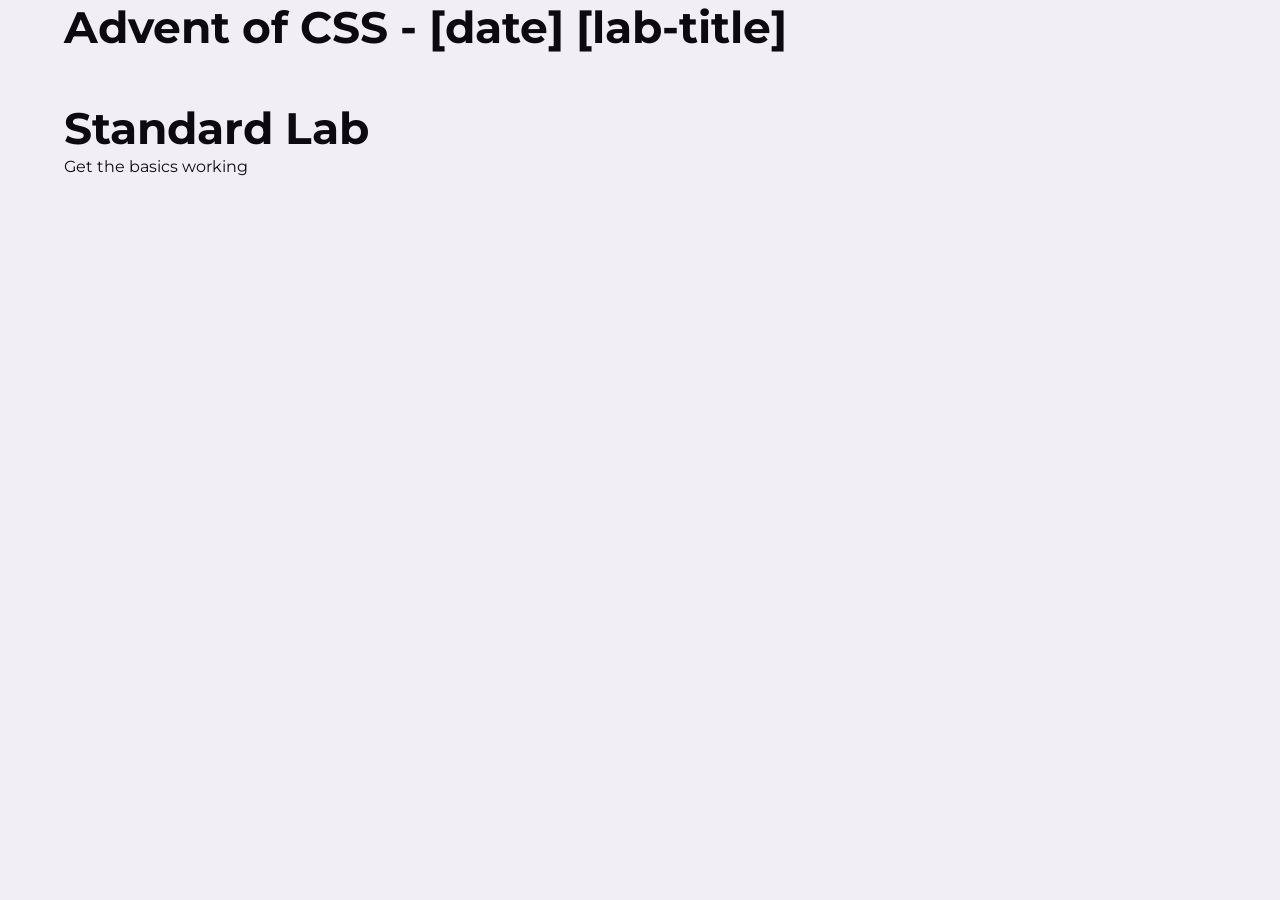
==== index.html @ 51c1fd07 "lab starter site" ====
<!DOCTYPE html>
<html lang="en">
<head>
    <meta charset="UTF-8">
    <meta name="viewport" content="width=device-width, initial-scale=1.0">
    <title>Advent of CSS - [date] [lab-title]</title>
    <link rel="stylesheet" href="css/index.css">
</head>
<body>
    <header>
        <div class="container">
            <h1>Advent of CSS - [date] [lab-title]</h1>
        </div>
    </header>
    <main>
        <section class="standard grid-stack">
            <div class="container page-intro">
                <h2>Standard Lab</h2>
                <p>Get the basics working</p>
            </div> <!-- End of intro -->
            <!-- Start lab here-->
        </section>
    </main>
</body>
</html>
---- css/index.css ----
/* 
    This is the bundler file that gets loaded onto the front end. No custom CSS content should be written directly in this file. Feel free to customize this structure to fit your project. Do make sure that any new files get loaded into this document, or else it will not get loaded on the website!

    If you create a new subfolder in the project, it's ideal for you to create an index.css file for that specific directory. It would function similarly to this document, but it would be responsible for loading content in that directory. The whole point is that you do import 50 individual documents into this file.
*/

@import url(reset.css); /* This is the global reset for the entire website  */
@import url(utils/index.css); /* This is the bundler file for the utilities directory. See individuals file for additional documentation  */
@import url(plugins/index.css); /* This is the bundler file for the plugins directory. A plug-in is a tool that helps you build content facter. NOTE, PLUGINS TOUCH YOUR HTML.  If you don't like the idea of ChampCSS having an impact on your HTML, you can simply delete this directory from your project, and go back to using the core CSS variables just like you did before. See individual files for additional documentation */
@import url(custom.css); /* Override ChampCSS content here */
@import url(styles.css); /* Write your custom CSS content here /*

    CODE CREDITS

    reset compiled from Andy Bell's A (more) modern CSS Reset - https://piccalil.li/blog/a-more-modern-css-reset/
    and Kevin Powells Reset - https://codepen.io/kevinpowell/pres/GRVoWOe?editors=0100

    container followed by My top 5 most popular front-end tips by Kevin Powell - https://www.youtube.com/watch?v=DGOeyJjq80g&t=1132s

    screen reader only class gotten from - https://www.accessibility-developer-guide.com/examples/hiding-elements/visually/
    
*/
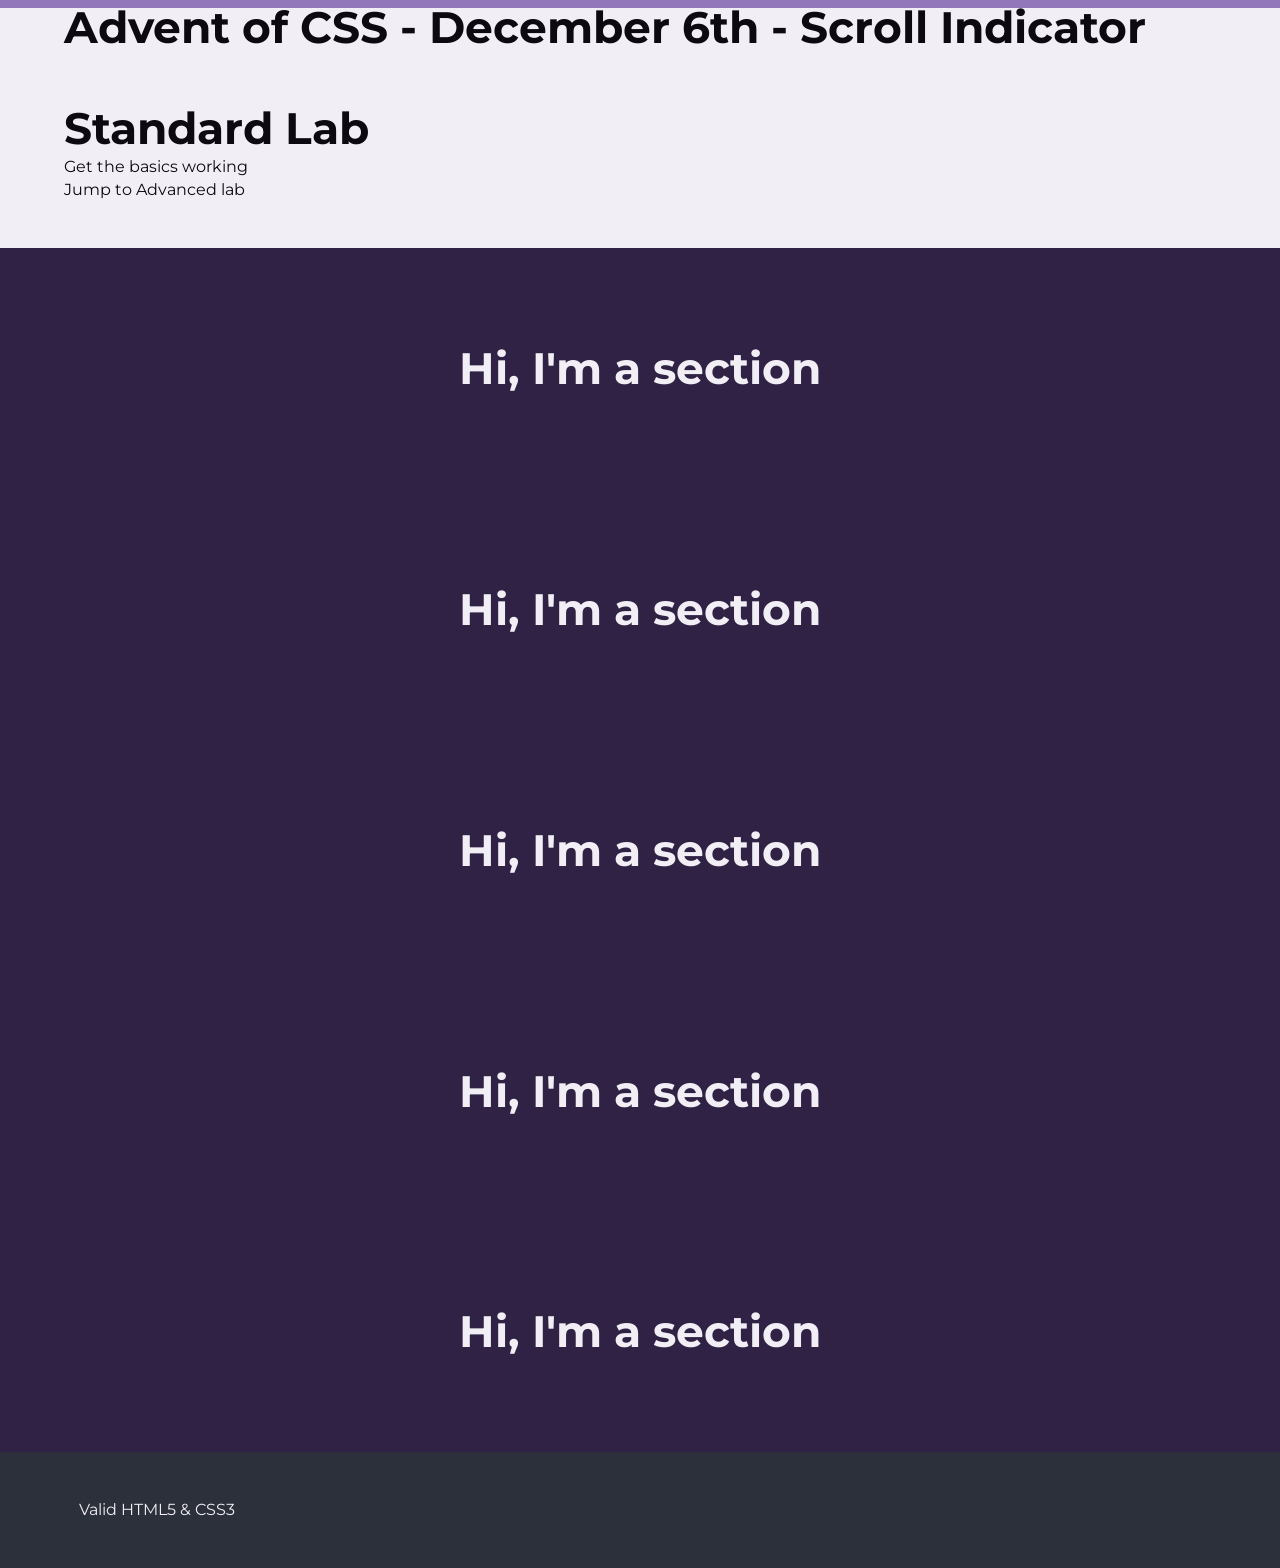
==== commit ab722ec3: "Lab 6" ====
--- a/index.html
+++ b/index.html
@@ -3,13 +3,14 @@
 <head>
     <meta charset="UTF-8">
     <meta name="viewport" content="width=device-width, initial-scale=1.0">
-    <title>Advent of CSS - [date] [lab-title]</title>
+    <title>Advent of CSS - December 6th - Scroll Indicator</title>
     <link rel="stylesheet" href="css/index.css">
 </head>
 <body>
+    <div class="indicator"></div>
     <header>
         <div class="container">
-            <h1>Advent of CSS - [date] [lab-title]</h1>
+            <h1>Advent of CSS - December 6th - Scroll Indicator</h1>
         </div>
     </header>
     <main>
@@ -17,9 +18,40 @@
             <div class="container page-intro">
                 <h2>Standard Lab</h2>
                 <p>Get the basics working</p>
+                <p>Jump to <a href="advanced.html" target="_blank" title="You are about to visit another webpge. Don't worry, it will open in a new tab!">Advanced lab</a></p>
             </div> <!-- End of intro -->
-            <!-- Start lab here-->
+        </section>
+        <section class="tall-section">
+            <div class="container">
+                <h2>Hi, I'm a section</h2>
+            </div>
+        </section>
+        <section class="tall-section">
+            <div class="container">
+                <h2>Hi, I'm a section</h2>
+            </div>
+        </section>
+        <section class="tall-section">
+            <div class="container">
+                <h2>Hi, I'm a section</h2>
+            </div>
+        </section>
+        <section class="tall-section">
+            <div class="container">
+                <h2>Hi, I'm a section</h2>
+            </div>
+        </section>
+        <section class="tall-section">
+            <div class="container">
+                <h2>Hi, I'm a section</h2>
+            </div>
         </section>
     </main>
+
+    <footer class="site-footer">
+        <div class="container">
+            <p>Valid HTML5 & CSS3</p>
+        </div>
+    </footer>
 </body>
 </html>
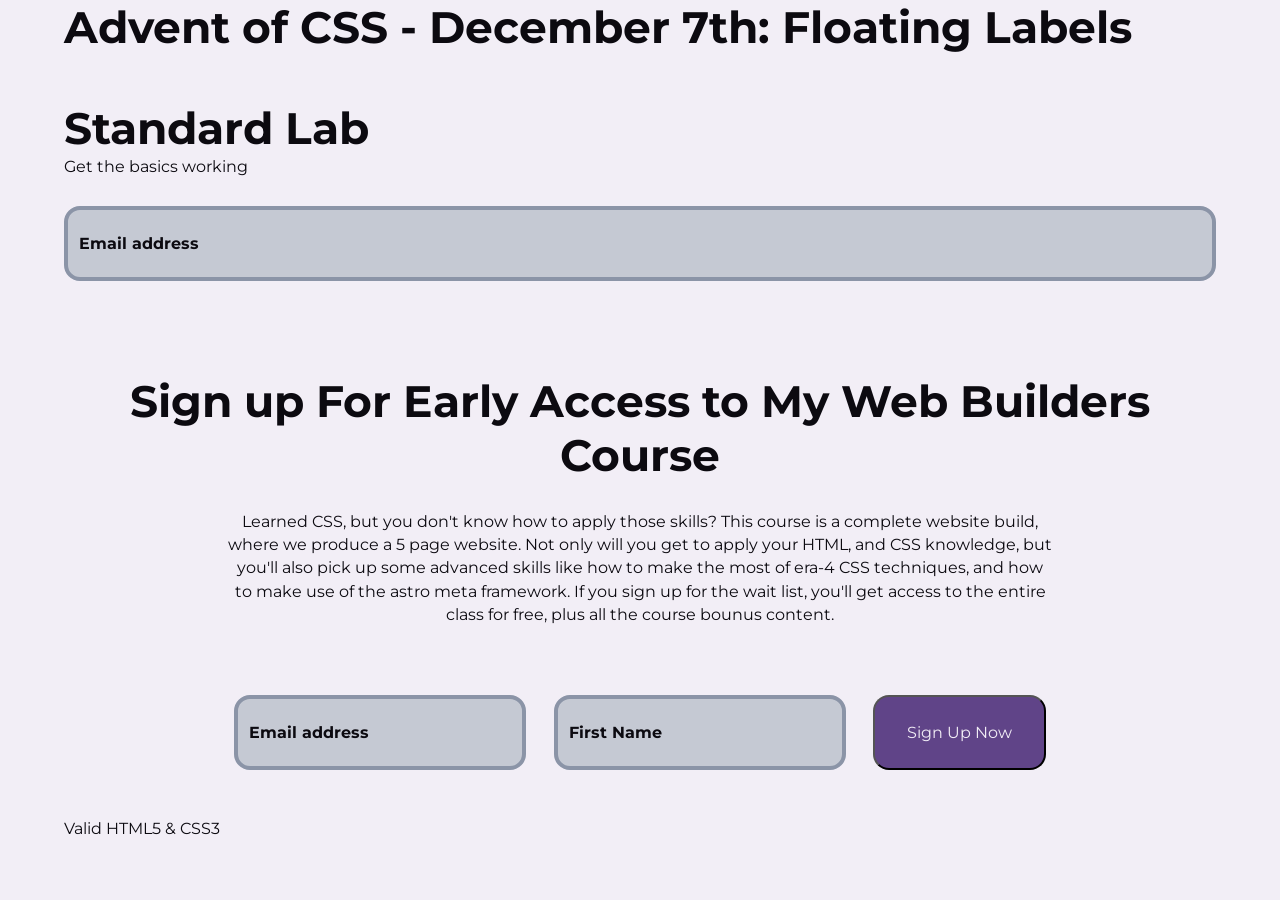
==== commit a22f53b6: "Lab 7" ====
--- a/index.html
+++ b/index.html
@@ -3,51 +3,51 @@
 <head>
     <meta charset="UTF-8">
     <meta name="viewport" content="width=device-width, initial-scale=1.0">
-    <title>Advent of CSS - December 6th - Scroll Indicator</title>
+    <title>Advent of CSS - December 7th: Floating Labels</title>
     <link rel="stylesheet" href="css/index.css">
 </head>
 <body>
-    <div class="indicator"></div>
     <header>
         <div class="container">
-            <h1>Advent of CSS - December 6th - Scroll Indicator</h1>
-        </div>
+            <h1>Advent of CSS - December 7th: Floating Labels</h1>
+        </div> 
     </header>
     <main>
         <section class="standard grid-stack">
             <div class="container page-intro">
                 <h2>Standard Lab</h2>
                 <p>Get the basics working</p>
-                <p>Jump to <a href="advanced.html" target="_blank" title="You are about to visit another webpge. Don't worry, it will open in a new tab!">Advanced lab</a></p>
             </div> <!-- End of intro -->
-        </section>
-        <section class="tall-section">
             <div class="container">
-                <h2>Hi, I'm a section</h2>
+                <form class="site-form">
+               <div class="floating-label">
+                     <input type="email" name="email" id="email" class="site-form__input" placeholder=" " required>
+                     <label for="email" class="site-form__label">Email address </label>
+               </div>
+                </form>
             </div>
         </section>
-        <section class="tall-section">
-            <div class="container">
-                <h2>Hi, I'm a section</h2>
+        <!-- Advanced lab - use in a real world scenario  -->
+         <section class="waitlist">
+            <div class="container waitlist__inner">
+                <div class="waitlist__intro">
+                    <h2 class="waitlist__heading">Sign up For Early Access to My Web Builders Course</h2>
+                    <p class="waitlist__lede">Learned CSS, but you don't know how to apply those skills? This course is a complete website build, where we produce a 5 page website. Not only will you get to apply your HTML, and CSS knowledge, but you'll also pick up some advanced skills like how to make the most of era-4 CSS techniques, and how to make use of the astro meta framework. If you sign up for the wait list, you'll get access to the entire class for free, plus all the course bounus content.</p>
+                </div>
+                <form action="" class="waitlist__form">
+                    <div class="floating-label">
+                        <input type="email" name="email" id="email" class="site-form__input" placeholder=" " required>
+                        <label for="email" class="site-form__label">Email address </label>
+                    </div>
+                    <div class="floating-label">
+                        <input type="name" name="name" id="name" class="site-form__input" placeholder=" " required>
+                        <label for="name" class="site-form__label">First Name  </label>
+                    </div>
+                    <button class="waitlist-form__submit standard-btn">Sign Up Now</button>
+                </form>
             </div>
-        </section>
-        <section class="tall-section">
-            <div class="container">
-                <h2>Hi, I'm a section</h2>
-            </div>
-        </section>
-        <section class="tall-section">
-            <div class="container">
-                <h2>Hi, I'm a section</h2>
-            </div>
-        </section>
-        <section class="tall-section">
-            <div class="container">
-                <h2>Hi, I'm a section</h2>
-            </div>
-        </section>
+         </section>
     </main>
-
     <footer class="site-footer">
         <div class="container">
             <p>Valid HTML5 & CSS3</p>
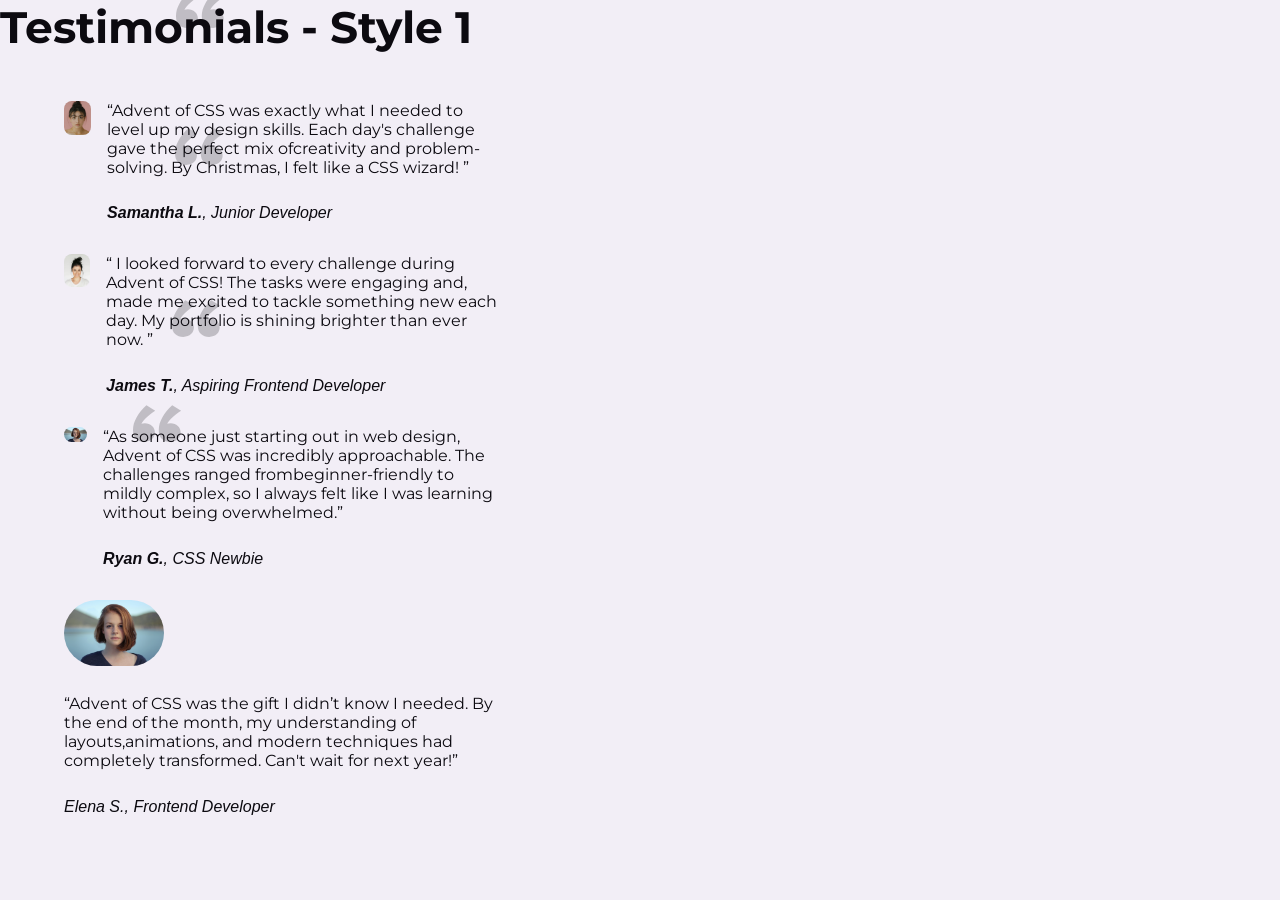
==== commit d8fd0a3b: "Lab 12" ====
--- a/index.html
+++ b/index.html
@@ -1,57 +1,65 @@
 <!DOCTYPE html>
 <html lang="en">
+
 <head>
-    <meta charset="UTF-8">
-    <meta name="viewport" content="width=device-width, initial-scale=1.0">
-    <title>Advent of CSS - December 7th: Floating Labels</title>
-    <link rel="stylesheet" href="css/index.css">
+  <meta charset="UTF-8">
+  <meta name="viewport" content="width=device-width, initial-scale=1.0">
+  <link rel="stylesheet" href="css/index.css" />
+  <title>Advent of CSS - Challenge #12</title>
 </head>
-<body>
-    <header>
-        <div class="container">
-            <h1>Advent of CSS - December 7th: Floating Labels</h1>
-        </div> 
-    </header>
-    <main>
-        <section class="standard grid-stack">
-            <div class="container page-intro">
-                <h2>Standard Lab</h2>
-                <p>Get the basics working</p>
-            </div> <!-- End of intro -->
-            <div class="container">
-                <form class="site-form">
-               <div class="floating-label">
-                     <input type="email" name="email" id="email" class="site-form__input" placeholder=" " required>
-                     <label for="email" class="site-form__label">Email address </label>
-               </div>
-                </form>
-            </div>
-        </section>
-        <!-- Advanced lab - use in a real world scenario  -->
-         <section class="waitlist">
-            <div class="container waitlist__inner">
-                <div class="waitlist__intro">
-                    <h2 class="waitlist__heading">Sign up For Early Access to My Web Builders Course</h2>
-                    <p class="waitlist__lede">Learned CSS, but you don't know how to apply those skills? This course is a complete website build, where we produce a 5 page website. Not only will you get to apply your HTML, and CSS knowledge, but you'll also pick up some advanced skills like how to make the most of era-4 CSS techniques, and how to make use of the astro meta framework. If you sign up for the wait list, you'll get access to the entire class for free, plus all the course bounus content.</p>
-                </div>
-                <form action="" class="waitlist__form">
-                    <div class="floating-label">
-                        <input type="email" name="email" id="email" class="site-form__input" placeholder=" " required>
-                        <label for="email" class="site-form__label">Email address </label>
-                    </div>
-                    <div class="floating-label">
-                        <input type="name" name="name" id="name" class="site-form__input" placeholder=" " required>
-                        <label for="name" class="site-form__label">First Name  </label>
-                    </div>
-                    <button class="waitlist-form__submit standard-btn">Sign Up Now</button>
-                </form>
-            </div>
-         </section>
-    </main>
-    <footer class="site-footer">
-        <div class="container">
-            <p>Valid HTML5 & CSS3</p>
+
+<body id="testimonials-1">
+
+  <h1>Testimonials - Style 1</h1>
+
+  <main>
+    <!-- TESTIMONIAL 1 -->
+    <section class="standard">
+      <div class="container">
+        <div class="testimonial-grid-1">
+    <article class="testimonial">
+      <figure class="testimonial__avatar"><img class="testimonial__avatar-wrapper" src="./images/avatar-1.png" alt="Samantha L" /></figure>
+      <div class="testimonial__content-wrapper">
+        
+        <q class="testimonial__quote">Advent of CSS was exactly what I needed to level up my design skills. Each day's challenge gave the perfect mix ofcreativity and problem-solving. By Christmas, I felt like a CSS wizard! </q>
+        <cite class="testimonial__source"><strong>Samantha L.</strong>, Junior Developer</cite>
+      </div>
+    </article>
+
+    <!-- TESTIMONIAL 2 -->
+    <article class="testimonial">
+      <figure class="testimonial__avatar"><img class="testimonial__avatar-wrapper" src="./images/avatar-2.png" alt="James T" /></figure>
+      <div class="testimonial__content-wrapper">
+        
+        <q class="testimonial__quote">
+          I looked forward to every challenge during Advent of CSS! The tasks were engaging and, made me excited to tackle something new each day. My portfolio is shining brighter than ever now.
+        </q>
+        <cite class="testimonial__source"><strong>James T.</strong>, Aspiring Frontend Developer</cite>
+      </div>
+    </article>
+
+    <!-- TESTIMONIAL 3 -->
+    <article class="testimonial">
+      <figure class="testimonial__avatar"><img class="testimonial__avatar-wrapper" src="./images/avatar-3.png" alt="Ryan G" /></figure>
+      <div class="testimonial__content-wrapper">
+        
+        <q class="testimonial__quote">As someone just starting out in web design, Advent of CSS was incredibly approachable. The challenges ranged frombeginner-friendly to mildly complex, so I always felt like I was learning without being overwhelmed.</q>
+        <cite class="cite"><strong>Ryan G.</strong>, CSS Newbie</cite>
+      </div>
+    </article>
+
+    <!-- TESTIMONIAL 4 -->
+    <article class="testimonial">
+      <div class="testimonial__content-wrapper">
+          <figure class="testimonial__avatar-wrapper"><img class="testimonial__avatar" src="./images/avatar-3.png" alt="Elena S" /></figure>
+          <q class="testimonial__quote">Advent of CSS was the gift I didn’t know I needed. By the end of the month, my understanding of layouts,animations, and modern techniques had completely transformed. Can't wait for next year!</q>
+      <cite class="testimonial__source">Elena S., Frontend Developer</cite>
+    </article>
         </div>
-    </footer>
+      </div>
+    </section>
+  </main>
+
 </body>
+
 </html>
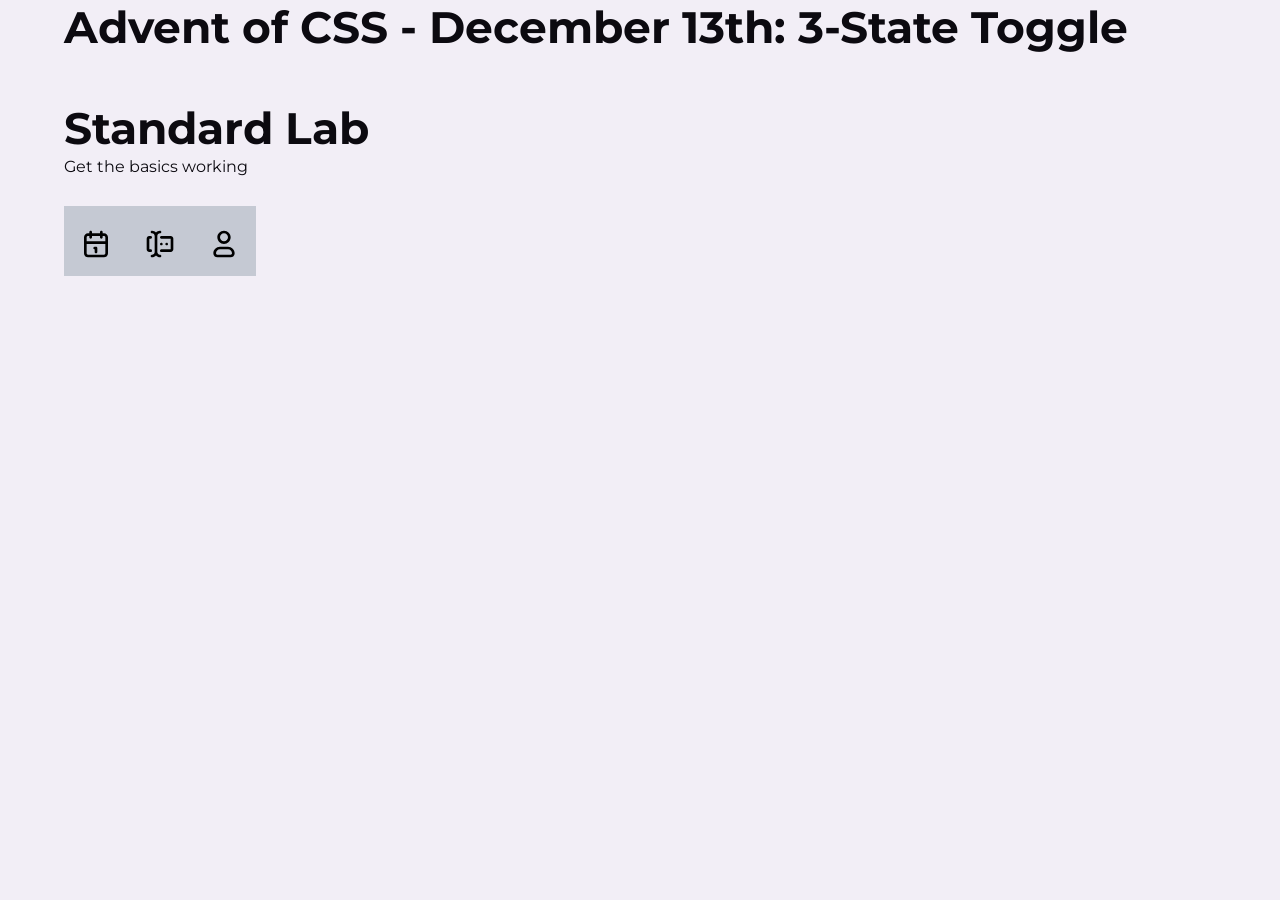
==== commit 9fae7961: "Lab 13 - WIP" ====
--- a/index.html
+++ b/index.html
@@ -1,65 +1,48 @@
 <!DOCTYPE html>
 <html lang="en">
-
 <head>
-  <meta charset="UTF-8">
-  <meta name="viewport" content="width=device-width, initial-scale=1.0">
-  <link rel="stylesheet" href="css/index.css" />
-  <title>Advent of CSS - Challenge #12</title>
+    <meta charset="UTF-8">
+    <meta name="viewport" content="width=device-width, initial-scale=1.0">
+    <title>Advent of CSS - December 13th: 3-State Toggle</title>
+    <link rel="stylesheet" href="css/index.css">
 </head>
-
-<body id="testimonials-1">
-
-  <h1>Testimonials - Style 1</h1>
-
-  <main>
-    <!-- TESTIMONIAL 1 -->
-    <section class="standard">
-      <div class="container">
-        <div class="testimonial-grid-1">
-    <article class="testimonial">
-      <figure class="testimonial__avatar"><img class="testimonial__avatar-wrapper" src="./images/avatar-1.png" alt="Samantha L" /></figure>
-      <div class="testimonial__content-wrapper">
-        
-        <q class="testimonial__quote">Advent of CSS was exactly what I needed to level up my design skills. Each day's challenge gave the perfect mix ofcreativity and problem-solving. By Christmas, I felt like a CSS wizard! </q>
-        <cite class="testimonial__source"><strong>Samantha L.</strong>, Junior Developer</cite>
-      </div>
-    </article>
-
-    <!-- TESTIMONIAL 2 -->
-    <article class="testimonial">
-      <figure class="testimonial__avatar"><img class="testimonial__avatar-wrapper" src="./images/avatar-2.png" alt="James T" /></figure>
-      <div class="testimonial__content-wrapper">
-        
-        <q class="testimonial__quote">
-          I looked forward to every challenge during Advent of CSS! The tasks were engaging and, made me excited to tackle something new each day. My portfolio is shining brighter than ever now.
-        </q>
-        <cite class="testimonial__source"><strong>James T.</strong>, Aspiring Frontend Developer</cite>
-      </div>
-    </article>
-
-    <!-- TESTIMONIAL 3 -->
-    <article class="testimonial">
-      <figure class="testimonial__avatar"><img class="testimonial__avatar-wrapper" src="./images/avatar-3.png" alt="Ryan G" /></figure>
-      <div class="testimonial__content-wrapper">
-        
-        <q class="testimonial__quote">As someone just starting out in web design, Advent of CSS was incredibly approachable. The challenges ranged frombeginner-friendly to mildly complex, so I always felt like I was learning without being overwhelmed.</q>
-        <cite class="cite"><strong>Ryan G.</strong>, CSS Newbie</cite>
-      </div>
-    </article>
-
-    <!-- TESTIMONIAL 4 -->
-    <article class="testimonial">
-      <div class="testimonial__content-wrapper">
-          <figure class="testimonial__avatar-wrapper"><img class="testimonial__avatar" src="./images/avatar-3.png" alt="Elena S" /></figure>
-          <q class="testimonial__quote">Advent of CSS was the gift I didn’t know I needed. By the end of the month, my understanding of layouts,animations, and modern techniques had completely transformed. Can't wait for next year!</q>
-      <cite class="testimonial__source">Elena S., Frontend Developer</cite>
-    </article>
+<body>
+    <header>
+        <div class="container">
+            <h1>Advent of CSS - December 13th: 3-State Toggle</h1>
         </div>
-      </div>
-    </section>
-  </main>
-
+    </header>
+    <main>
+        <section class="standard grid-stack">
+            <div class="container page-intro">
+                <h2>Standard Lab</h2>
+                <p>Get the basics working</p>
+            </div> <!-- End of intro -->
+            <div class="container">
+                <article class="three-state">
+                    <div class="three-state__item">
+                        <input type="checkbox" id="calendar" class="three-state__toggle-input">
+                        <label for="calendar" class="three-state__toggle-label">
+                            <img class="three-state__icon" src="media/calendar.svg" alt="">
+                        </label>
+                         
+                    </div> <!-- End of item -->
+                    <div class="three-state__item">
+                        <input type="checkbox" id="form" class="three-state__toggle-input">
+                        <label for="form" class="three-state__toggle-label">
+                            <img class="three-state__icon" src="media/form.svg" alt="">
+                        </label>
+                    </div> <!-- End of item -->
+                    <div class="three-state__item">
+                        <input type="checkbox" id="user" class="three-state__toggle-input">
+                        <label for="user" class="three-state__toggle-label">
+                            <img class="three-state__icon" src="media/user.svg" alt="">
+                        </label>
+                        
+                    </div> <!-- End of item -->
+                </article> <!-- End of toggle -->
+            </div>
+        </section>
+    </main>
 </body>
-
 </html>
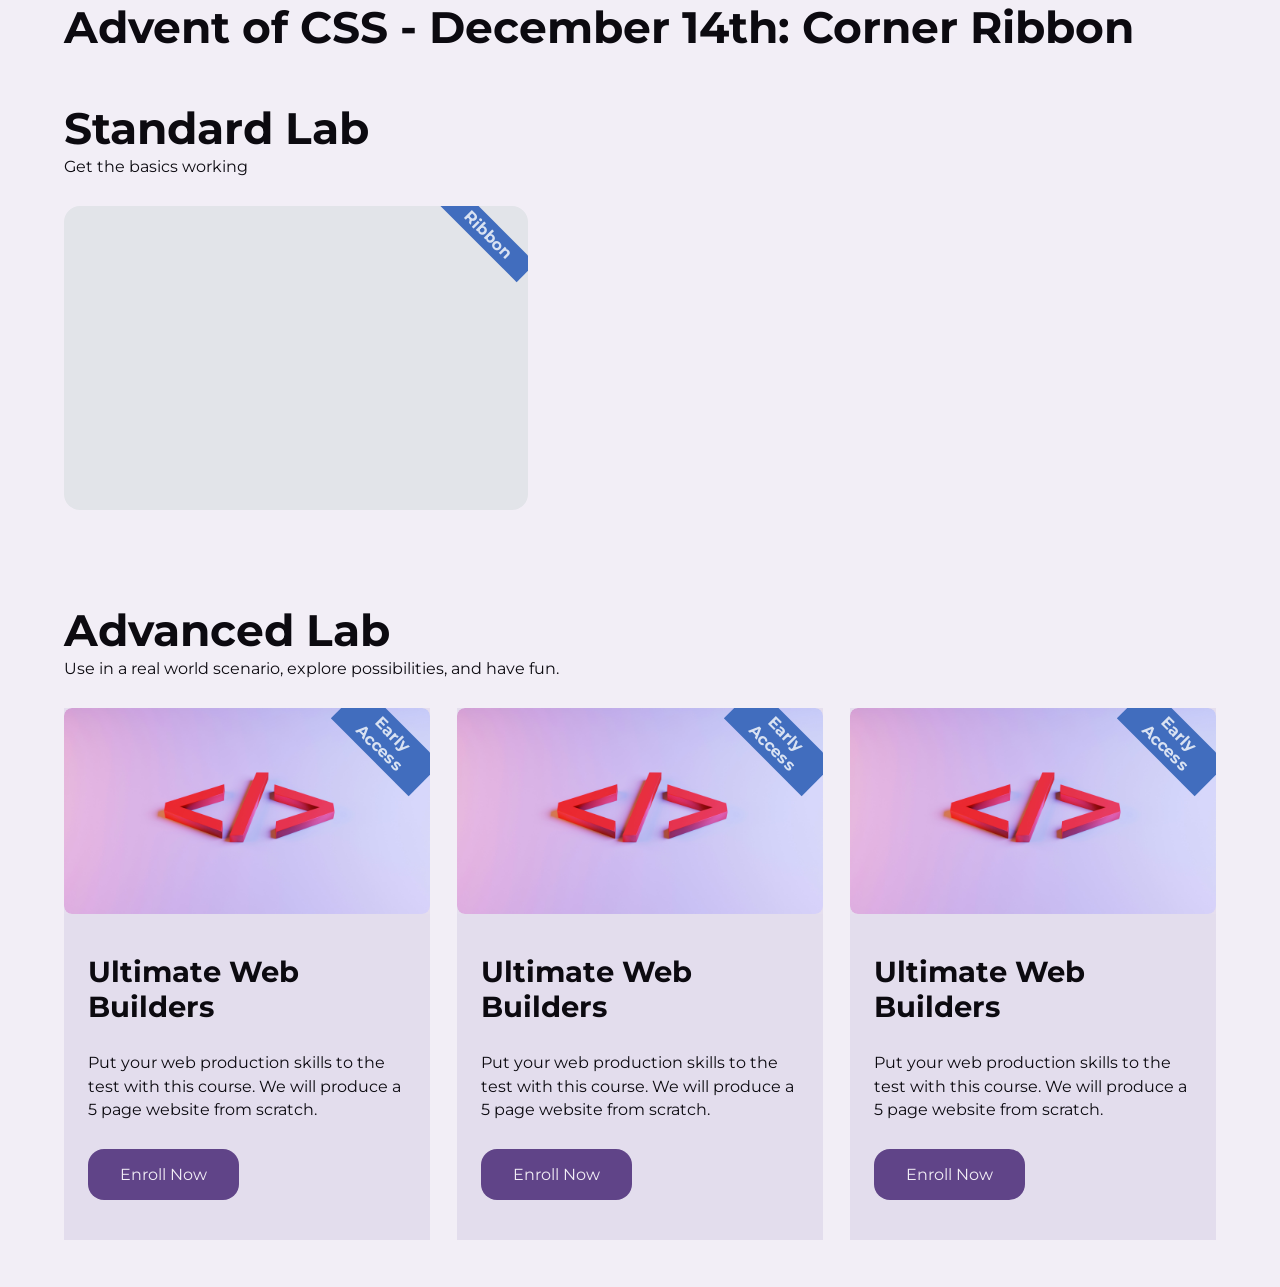
==== commit a5422fec: "Lab 14" ====
--- a/index.html
+++ b/index.html
@@ -3,13 +3,13 @@
 <head>
     <meta charset="UTF-8">
     <meta name="viewport" content="width=device-width, initial-scale=1.0">
-    <title>Advent of CSS - December 13th: 3-State Toggle</title>
+    <title>Advent of CSS - December 14th: Corner Ribbon</title>
     <link rel="stylesheet" href="css/index.css">
 </head>
 <body>
     <header>
         <div class="container">
-            <h1>Advent of CSS - December 13th: 3-State Toggle</h1>
+            <h1>Advent of CSS - December 14th: Corner Ribbon</h1>
         </div>
     </header>
     <main>
@@ -18,31 +18,59 @@
                 <h2>Standard Lab</h2>
                 <p>Get the basics working</p>
             </div> <!-- End of intro -->
+          <div class="container">
+            <article class="false-card">
+                <span class="ribbon">Ribbon</span>
+            </article>
+          </div>
+        </section>
+        <!-- Advanced lab - use in a real world scenario  -->
+         <section class="grid-stack advanced">
+            <div class="container page-intro">
+                <h2>Advanced Lab</h2>
+                <p>Use in a real world scenario, explore possibilities, and have fun.</p>
+            </div> <!-- End of intro -->
             <div class="container">
-                <article class="three-state">
-                    <div class="three-state__item">
-                        <input type="checkbox" id="calendar" class="three-state__toggle-input">
-                        <label for="calendar" class="three-state__toggle-label">
-                            <img class="three-state__icon" src="media/calendar.svg" alt="">
-                        </label>
-                         
-                    </div> <!-- End of item -->
-                    <div class="three-state__item">
-                        <input type="checkbox" id="form" class="three-state__toggle-input">
-                        <label for="form" class="three-state__toggle-label">
-                            <img class="three-state__icon" src="media/form.svg" alt="">
-                        </label>
-                    </div> <!-- End of item -->
-                    <div class="three-state__item">
-                        <input type="checkbox" id="user" class="three-state__toggle-input">
-                        <label for="user" class="three-state__toggle-label">
-                            <img class="three-state__icon" src="media/user.svg" alt="">
-                        </label>
-                        
-                    </div> <!-- End of item -->
-                </article> <!-- End of toggle -->
+                <div class="course-grid">
+                    <article class="course-card">
+                   <figure class="course-card__media-wrapper">
+                        <span class="ribbon">Early Access</span>
+                    <img src="media/advanced_card.jpg" alt="The thumbnail for the Web Builders class" class="course-card__media">
+                   </figure>
+                   <!-- end of media -->
+                    <div class="course-card__content-wrapper">
+                        <h3 class="course-card__heading">Ultimate Web Builders</h3>
+                        <p class="course-card__body">Put your web production skills to the test with this course. We will produce a 5 page website from scratch.</p>
+                        <a href="#" class="course-card__cta | standard-btn">Enroll Now</a>
+                    </div>
+                </article> <!-- end of course card  -->
+                <article class="course-card">
+                   <figure class="course-card__media-wrapper">
+                        <span class="ribbon">Early Access</span>
+                    <img src="media/advanced_card.jpg" alt="The thumbnail for the Web Builders class" class="course-card__media">
+                   </figure>
+                   <!-- end of media -->
+                    <div class="course-card__content-wrapper">
+                        <h3 class="course-card__heading">Ultimate Web Builders</h3>
+                        <p class="course-card__body">Put your web production skills to the test with this course. We will produce a 5 page website from scratch.</p>
+                        <a href="#" class="course-card__cta | standard-btn">Enroll Now</a>
+                    </div>
+                </article>
+                <article class="course-card">
+                   <figure class="course-card__media-wrapper">
+                        <span class="ribbon">Early Access</span>
+                    <img src="media/advanced_card.jpg" alt="The thumbnail for the Web Builders class" class="course-card__media">
+                   </figure>
+                   <!-- end of media -->
+                    <div class="course-card__content-wrapper">
+                        <h3 class="course-card__heading">Ultimate Web Builders</h3>
+                        <p class="course-card__body">Put your web production skills to the test with this course. We will produce a 5 page website from scratch.</p>
+                        <a href="#" class="course-card__cta | standard-btn">Enroll Now</a>
+                    </div>
+                </article>
+                </div>
             </div>
-        </section>
+         </section>
     </main>
 </body>
 </html>
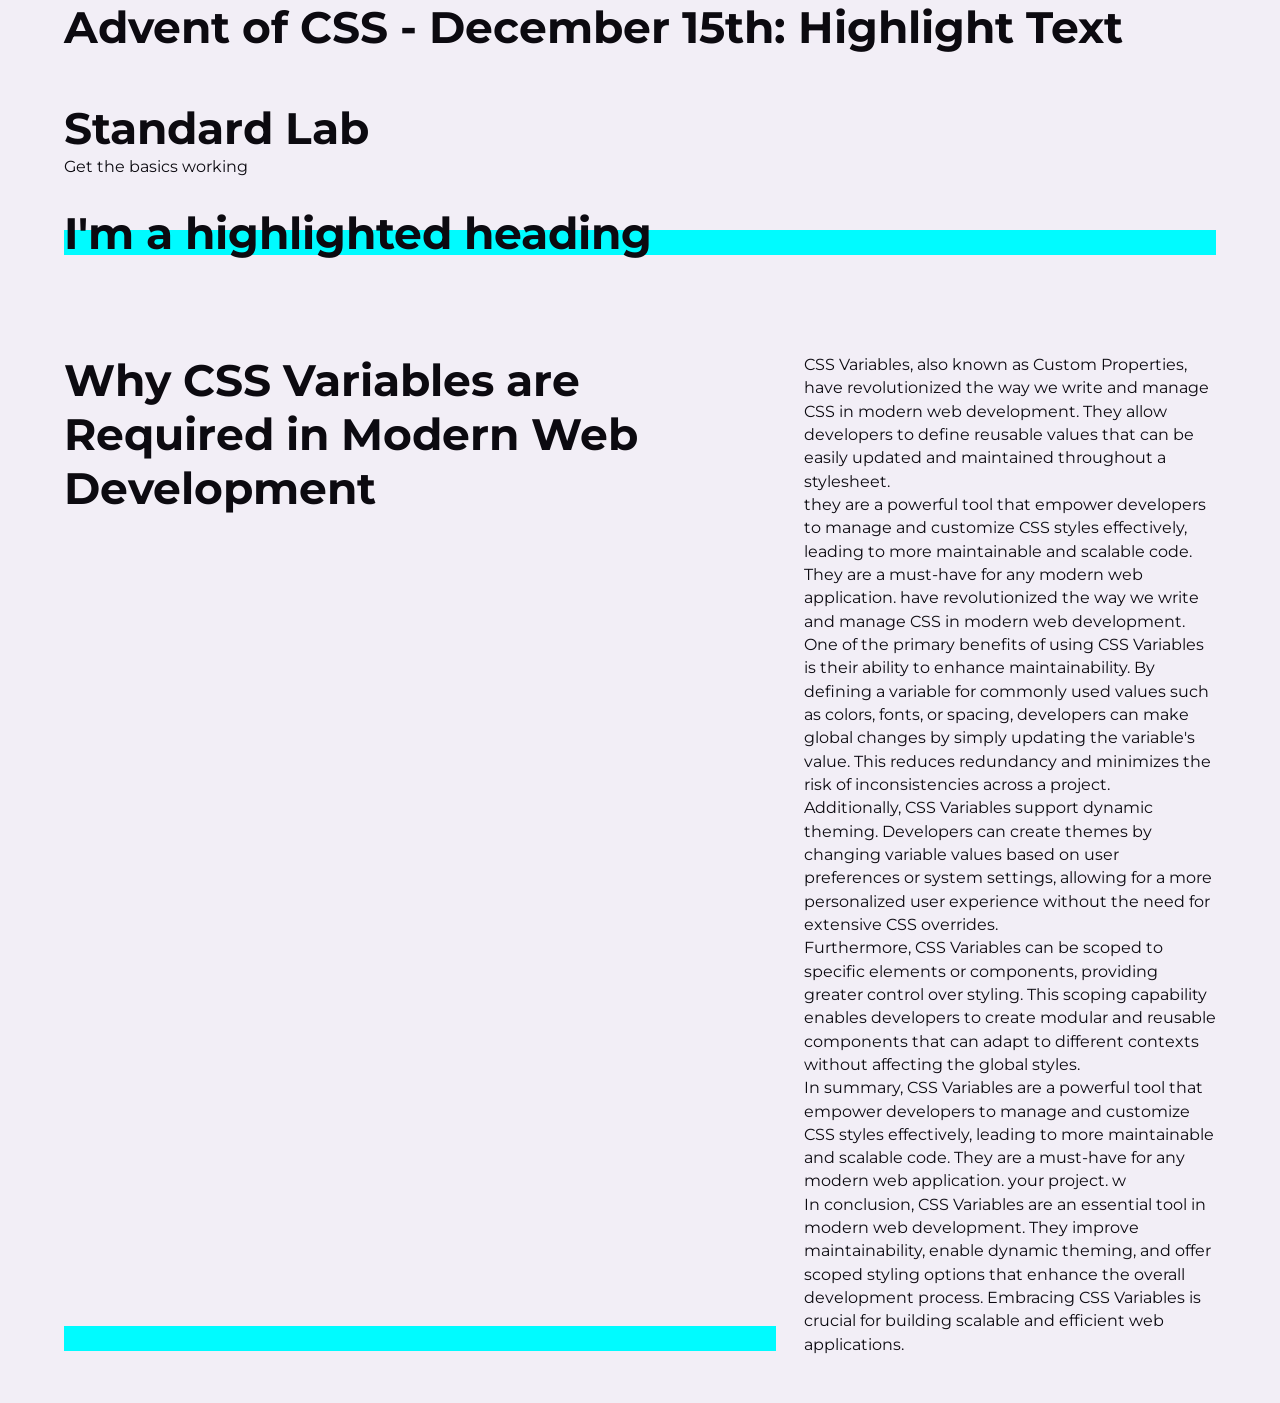
==== commit 211ea284: "Lab 14" ====
--- a/index.html
+++ b/index.html
@@ -1,76 +1,80 @@
 <!DOCTYPE html>
 <html lang="en">
-<head>
-    <meta charset="UTF-8">
-    <meta name="viewport" content="width=device-width, initial-scale=1.0">
-    <title>Advent of CSS - December 14th: Corner Ribbon</title>
-    <link rel="stylesheet" href="css/index.css">
-</head>
-<body>
+  <head>
+    <meta charset="UTF-8" />
+    <meta name="viewport" content="width=device-width, initial-scale=1.0" />
+    <title>Advent of CSS - December 15th: Highlight Text</title>
+    <link rel="stylesheet" href="css/index.css" />
+  </head>
+  <body>
     <header>
-        <div class="container">
-            <h1>Advent of CSS - December 14th: Corner Ribbon</h1>
-        </div>
+      <div class="container">
+        <h1>Advent of CSS - December 15th: Highlight Text</h1>
+      </div>
     </header>
     <main>
-        <section class="standard grid-stack">
-            <div class="container page-intro">
-                <h2>Standard Lab</h2>
-                <p>Get the basics working</p>
-            </div> <!-- End of intro -->
-          <div class="container">
-            <article class="false-card">
-                <span class="ribbon">Ribbon</span>
-            </article>
-          </div>
-        </section>
-        <!-- Advanced lab - use in a real world scenario  -->
-         <section class="grid-stack advanced">
-            <div class="container page-intro">
-                <h2>Advanced Lab</h2>
-                <p>Use in a real world scenario, explore possibilities, and have fun.</p>
-            </div> <!-- End of intro -->
-            <div class="container">
-                <div class="course-grid">
-                    <article class="course-card">
-                   <figure class="course-card__media-wrapper">
-                        <span class="ribbon">Early Access</span>
-                    <img src="media/advanced_card.jpg" alt="The thumbnail for the Web Builders class" class="course-card__media">
-                   </figure>
-                   <!-- end of media -->
-                    <div class="course-card__content-wrapper">
-                        <h3 class="course-card__heading">Ultimate Web Builders</h3>
-                        <p class="course-card__body">Put your web production skills to the test with this course. We will produce a 5 page website from scratch.</p>
-                        <a href="#" class="course-card__cta | standard-btn">Enroll Now</a>
-                    </div>
-                </article> <!-- end of course card  -->
-                <article class="course-card">
-                   <figure class="course-card__media-wrapper">
-                        <span class="ribbon">Early Access</span>
-                    <img src="media/advanced_card.jpg" alt="The thumbnail for the Web Builders class" class="course-card__media">
-                   </figure>
-                   <!-- end of media -->
-                    <div class="course-card__content-wrapper">
-                        <h3 class="course-card__heading">Ultimate Web Builders</h3>
-                        <p class="course-card__body">Put your web production skills to the test with this course. We will produce a 5 page website from scratch.</p>
-                        <a href="#" class="course-card__cta | standard-btn">Enroll Now</a>
-                    </div>
-                </article>
-                <article class="course-card">
-                   <figure class="course-card__media-wrapper">
-                        <span class="ribbon">Early Access</span>
-                    <img src="media/advanced_card.jpg" alt="The thumbnail for the Web Builders class" class="course-card__media">
-                   </figure>
-                   <!-- end of media -->
-                    <div class="course-card__content-wrapper">
-                        <h3 class="course-card__heading">Ultimate Web Builders</h3>
-                        <p class="course-card__body">Put your web production skills to the test with this course. We will produce a 5 page website from scratch.</p>
-                        <a href="#" class="course-card__cta | standard-btn">Enroll Now</a>
-                    </div>
-                </article>
-                </div>
-            </div>
-         </section>
+      <section class="standard grid-stack">
+        <div class="container page-intro">
+          <h2>Standard Lab</h2>
+          <p>Get the basics working</p>
+        </div>
+        <!-- End of intro -->
+        <div class="container">
+          <h2 class="highlight-heading">I'm a highlighted heading</h2>
+        </div>
+      </section>
+
+      <!-- Advanced lab - use in a real world scenario -->
+      <section class="post">
+        <div class="container post__inner">
+          <h2 class="highlight-heading post__title">
+            Why CSS Variables are Required in Modern Web Development
+          </h2>
+          <article class="post-content">
+            <p>
+              CSS Variables, also known as Custom Properties, have
+              revolutionized the way we write and manage CSS in modern web
+              development. They allow developers to define reusable values that
+              can be easily updated and maintained throughout a stylesheet.
+            </p>
+            <p>they are a powerful tool that empower developers to manage and customize CSS styles effectively, leading to more maintainable and scalable code. They are a must-have for any modern web application. have revolutionized the way we write and manage CSS in modern web development.</p>
+            <p>
+              One of the primary benefits of using CSS Variables is their
+              ability to enhance maintainability. By defining a variable for
+              commonly used values such as colors, fonts, or spacing, developers
+              can make global changes by simply updating the variable's value.
+              This reduces redundancy and minimizes the risk of inconsistencies
+              across a project.
+            </p>
+            <p>
+              Additionally, CSS Variables support dynamic theming. Developers
+              can create themes by changing variable values based on user
+              preferences or system settings, allowing for a more personalized
+              user experience without the need for extensive CSS overrides.
+            </p>
+            <p>
+              Furthermore, CSS Variables can be scoped to specific elements or
+              components, providing greater control over styling. This scoping
+              capability enables developers to create modular and reusable
+              components that can adapt to different contexts without affecting
+              the global styles.
+            </p>
+            <p>
+              In summary, CSS Variables are a powerful tool that empower
+              developers to manage and customize CSS styles effectively, leading
+              to more maintainable and scalable code. They are a must-have for
+              any modern web application. your project. w
+            </p>
+            <p>
+              In conclusion, CSS Variables are an essential tool in modern web
+              development. They improve maintainability, enable dynamic theming,
+              and offer scoped styling options that enhance the overall
+              development process. Embracing CSS Variables is crucial for
+              building scalable and efficient web applications.
+            </p>
+          </article>
+        </div>
+      </section>
     </main>
-</body>
-</html>+  </body>
+</html>
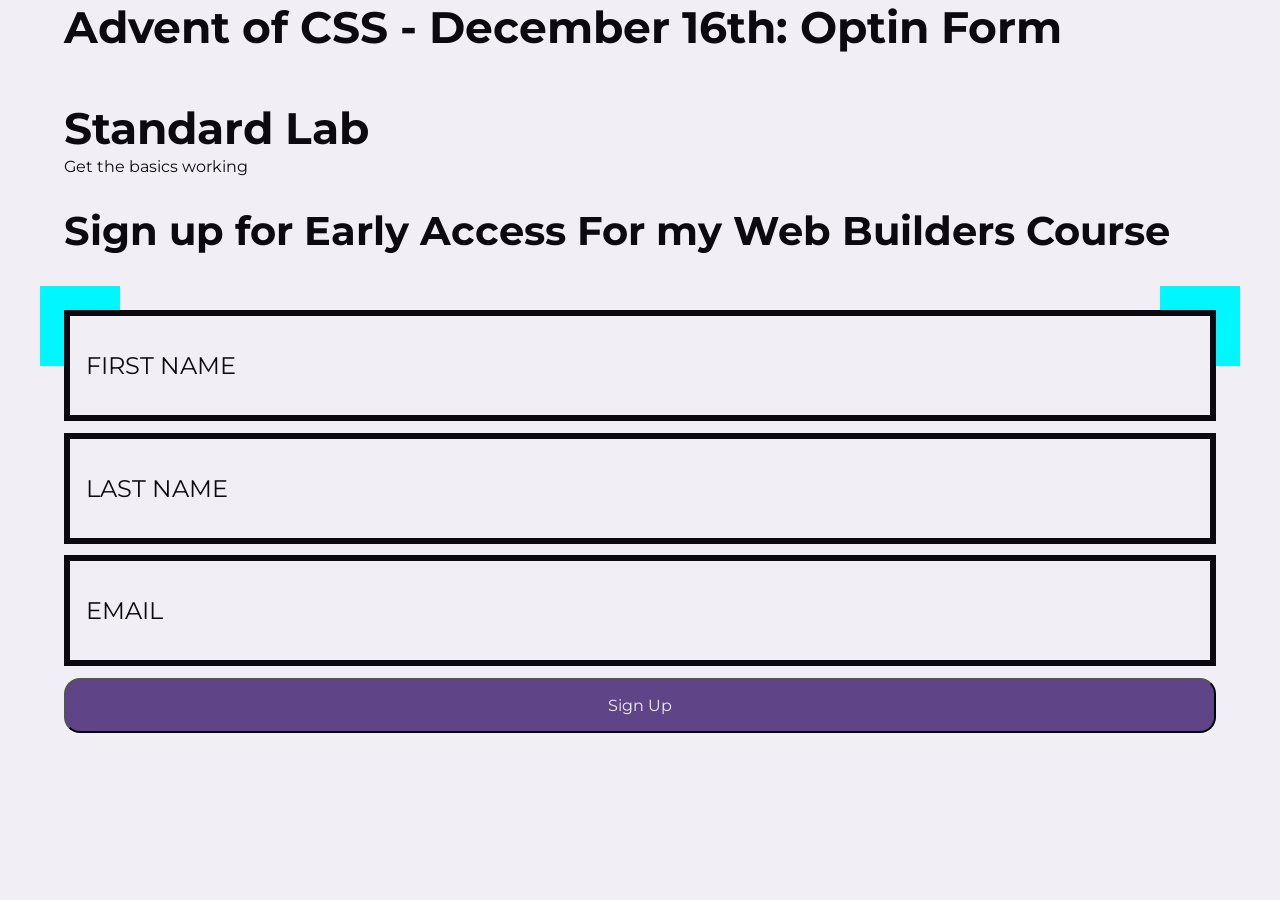
==== commit 733e9eff: "Lab 16" ====
--- a/index.html
+++ b/index.html
@@ -1,80 +1,43 @@
 <!DOCTYPE html>
 <html lang="en">
-  <head>
-    <meta charset="UTF-8" />
-    <meta name="viewport" content="width=device-width, initial-scale=1.0" />
-    <title>Advent of CSS - December 15th: Highlight Text</title>
-    <link rel="stylesheet" href="css/index.css" />
-  </head>
-  <body>
+<head>
+    <meta charset="UTF-8">
+    <meta name="viewport" content="width=device-width, initial-scale=1.0">
+    <title>Advent of CSS - December 16th: Optin Form</title>
+    <link rel="stylesheet" href="css/index.css">
+</head>
+<body>
     <header>
-      <div class="container">
-        <h1>Advent of CSS - December 15th: Highlight Text</h1>
-      </div>
+        <div class="container">
+            <h1>Advent of CSS - December 16th: Optin Form</h1>
+        </div>
     </header>
     <main>
-      <section class="standard grid-stack">
-        <div class="container page-intro">
-          <h2>Standard Lab</h2>
-          <p>Get the basics working</p>
-        </div>
-        <!-- End of intro -->
-        <div class="container">
-          <h2 class="highlight-heading">I'm a highlighted heading</h2>
-        </div>
-      </section>
+        <section class="standard grid-stack">
+            <div class="container page-intro">
+                <h2>Standard Lab</h2>
+                <p>Get the basics working</p>
+            </div> <!-- End of intro -->
+            <div class="container optin-form__inner">
+                <h3 class="optin-form__title">Sign up for Early Access For my Web Builders Course</h3>
+                <form  class="optin-form">
+                    <div class="optin-form__group">
+                        <label for="optin-first-name" class="optin-form__label">First Name</label>
+                        <input type="text" id="optin-first-name" class="optin-form__input">
+                    </div>
+                    <div class="optin-form__group">
+                        <label for="optin-last-name" class="optin-form__label">Last Name</label>
+                        <input type="text" id="optin-last-name" class="optin-form__input" >
+                    </div>
 
-      <!-- Advanced lab - use in a real world scenario -->
-      <section class="post">
-        <div class="container post__inner">
-          <h2 class="highlight-heading post__title">
-            Why CSS Variables are Required in Modern Web Development
-          </h2>
-          <article class="post-content">
-            <p>
-              CSS Variables, also known as Custom Properties, have
-              revolutionized the way we write and manage CSS in modern web
-              development. They allow developers to define reusable values that
-              can be easily updated and maintained throughout a stylesheet.
-            </p>
-            <p>they are a powerful tool that empower developers to manage and customize CSS styles effectively, leading to more maintainable and scalable code. They are a must-have for any modern web application. have revolutionized the way we write and manage CSS in modern web development.</p>
-            <p>
-              One of the primary benefits of using CSS Variables is their
-              ability to enhance maintainability. By defining a variable for
-              commonly used values such as colors, fonts, or spacing, developers
-              can make global changes by simply updating the variable's value.
-              This reduces redundancy and minimizes the risk of inconsistencies
-              across a project.
-            </p>
-            <p>
-              Additionally, CSS Variables support dynamic theming. Developers
-              can create themes by changing variable values based on user
-              preferences or system settings, allowing for a more personalized
-              user experience without the need for extensive CSS overrides.
-            </p>
-            <p>
-              Furthermore, CSS Variables can be scoped to specific elements or
-              components, providing greater control over styling. This scoping
-              capability enables developers to create modular and reusable
-              components that can adapt to different contexts without affecting
-              the global styles.
-            </p>
-            <p>
-              In summary, CSS Variables are a powerful tool that empower
-              developers to manage and customize CSS styles effectively, leading
-              to more maintainable and scalable code. They are a must-have for
-              any modern web application. your project. w
-            </p>
-            <p>
-              In conclusion, CSS Variables are an essential tool in modern web
-              development. They improve maintainability, enable dynamic theming,
-              and offer scoped styling options that enhance the overall
-              development process. Embracing CSS Variables is crucial for
-              building scalable and efficient web applications.
-            </p>
-          </article>
-        </div>
-      </section>
+                    <div class="optin-form__group">
+                        <label for="optin-email" class="optin-form__label">Email</label>
+                        <input type="email" id="optin-email" class="optin-form__input">
+                    </div>
+                    <button type="submit" class="standard-btn">Sign Up</button>
+                </form>
+            </div>
+        </section>
     </main>
-  </body>
-</html>
+</body>
+</html>
